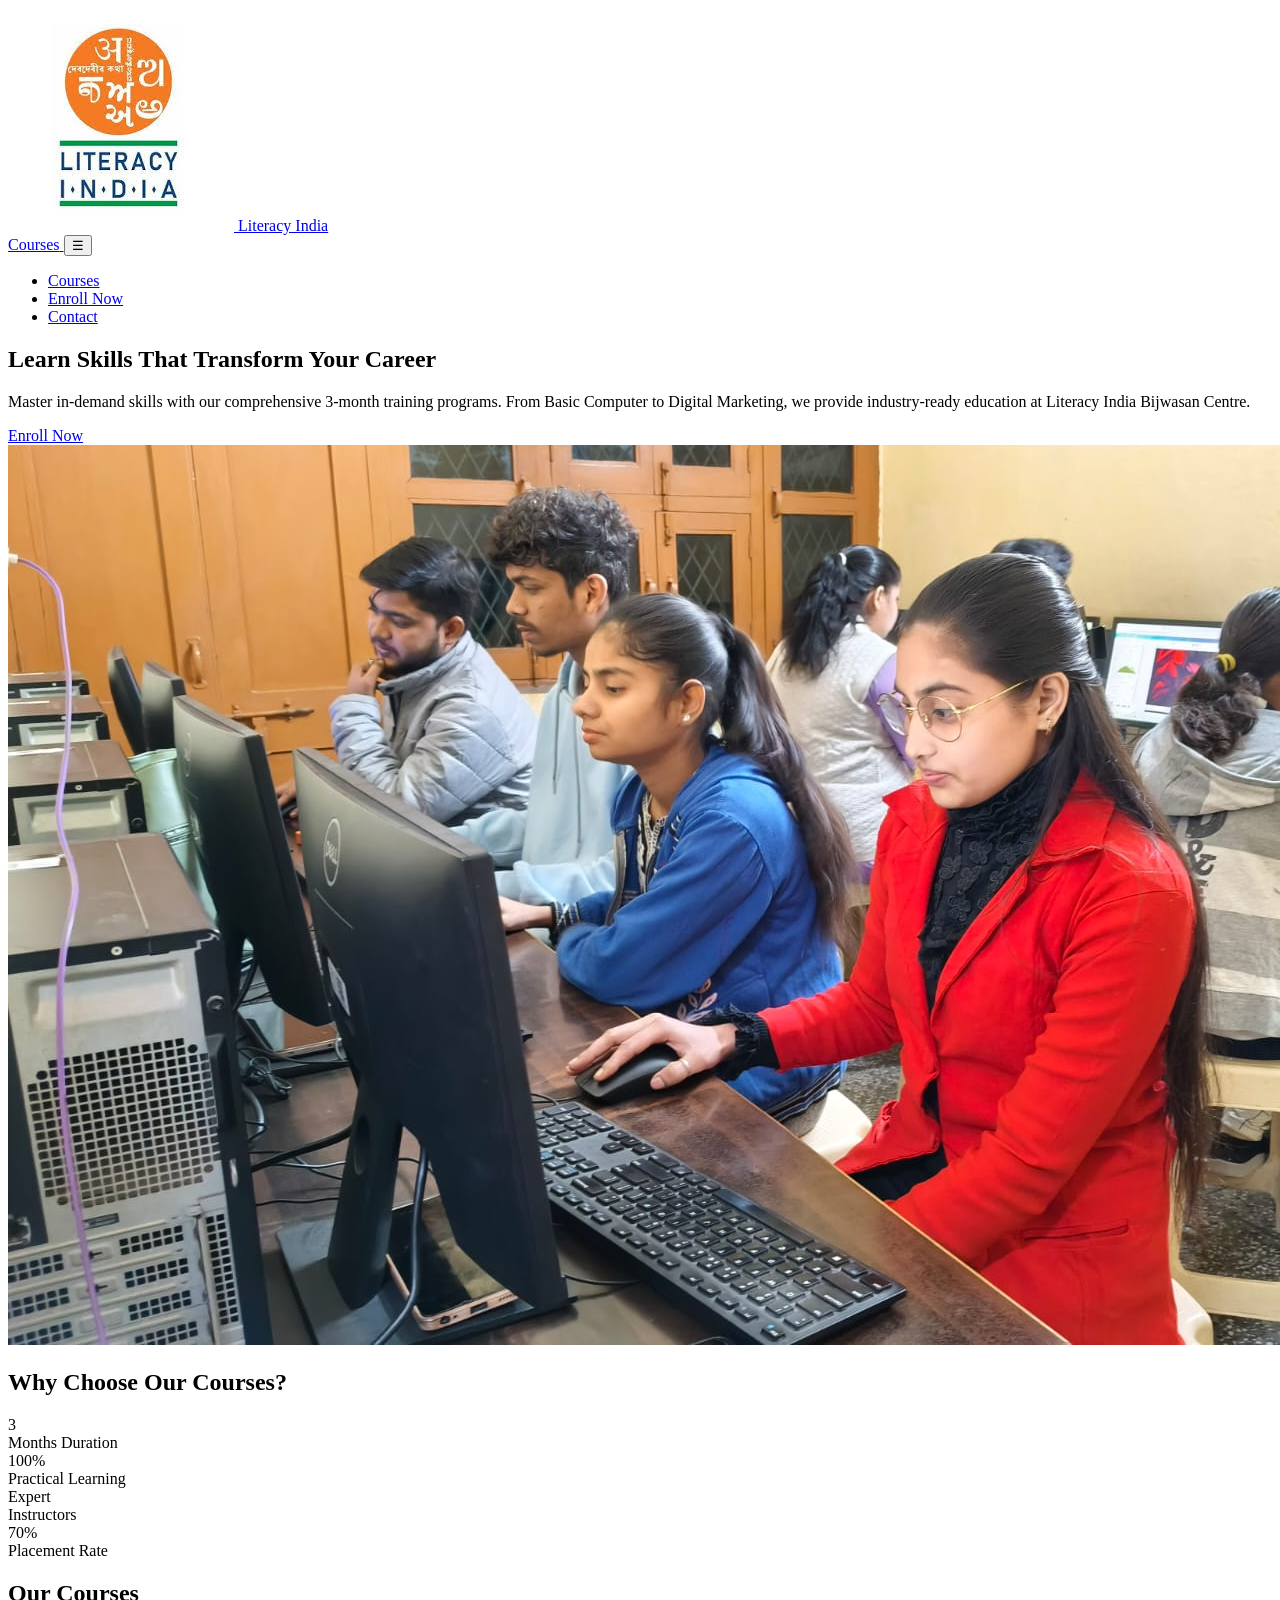
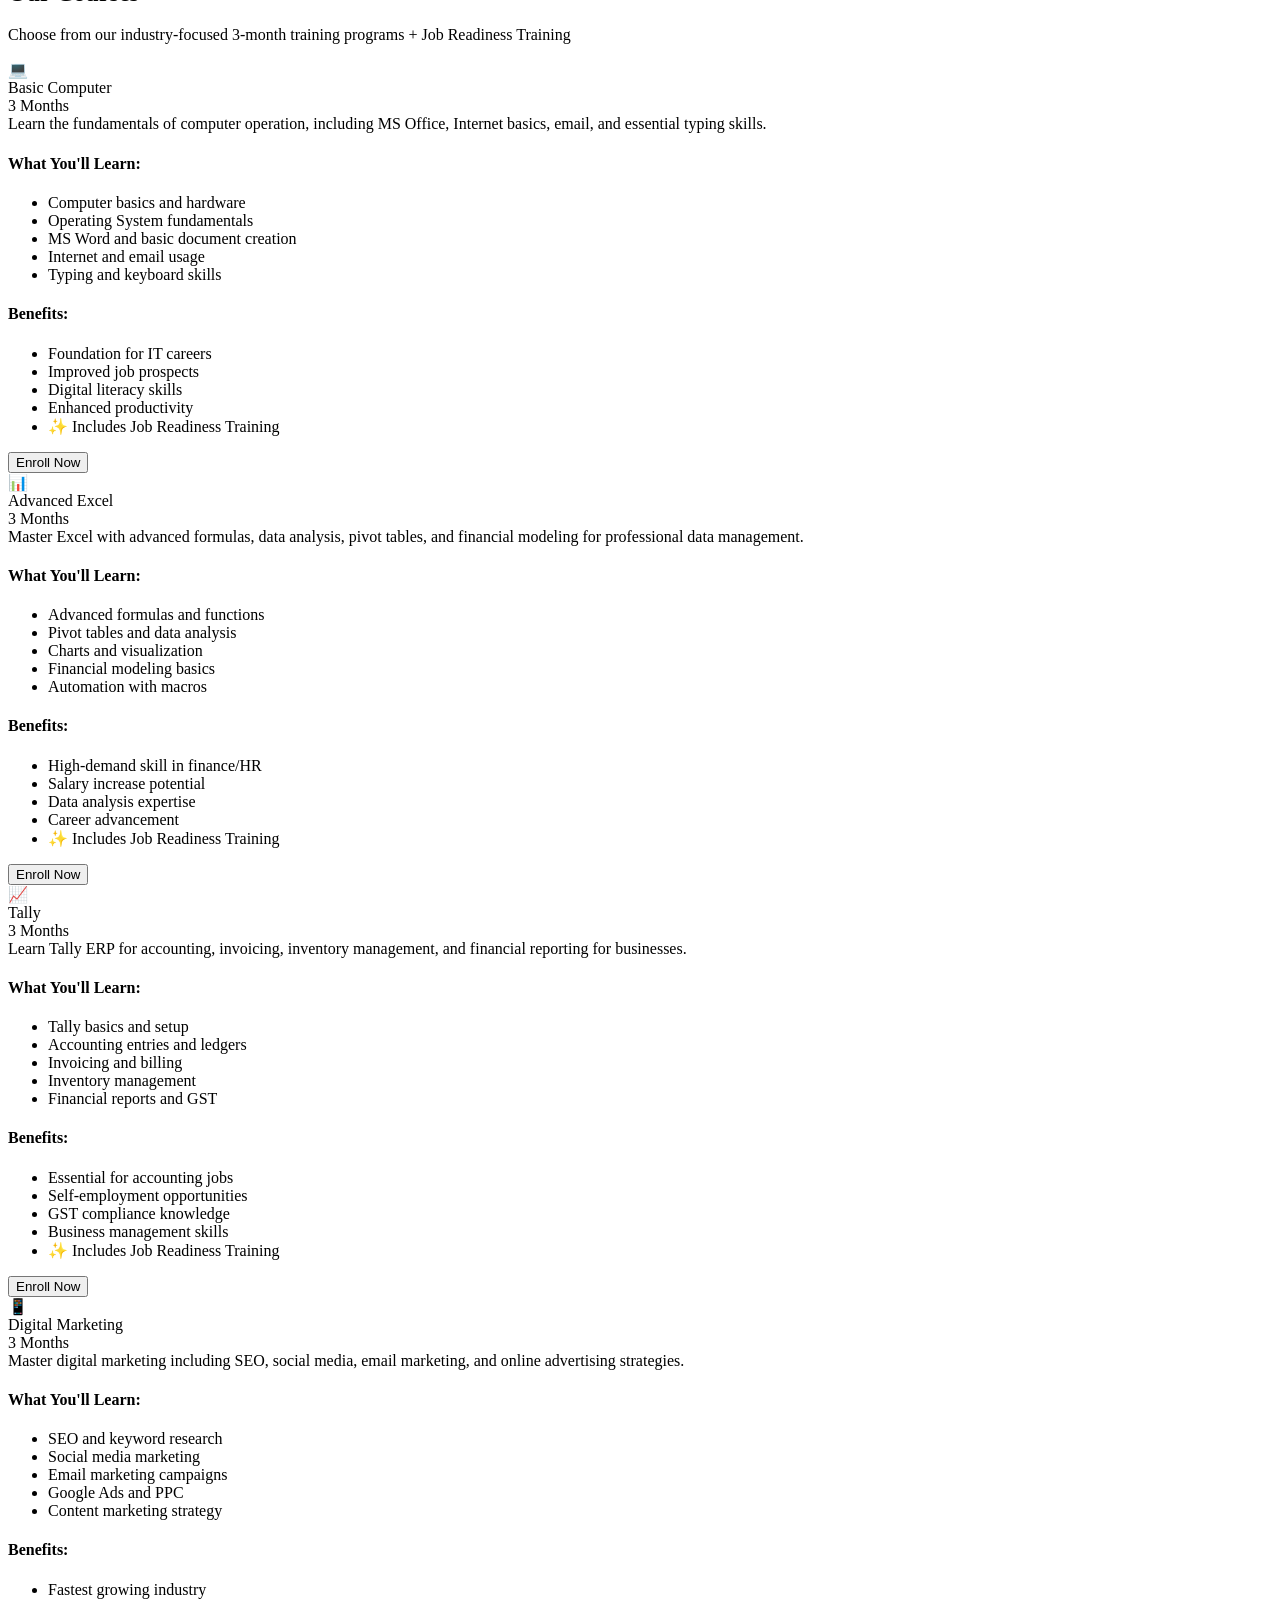
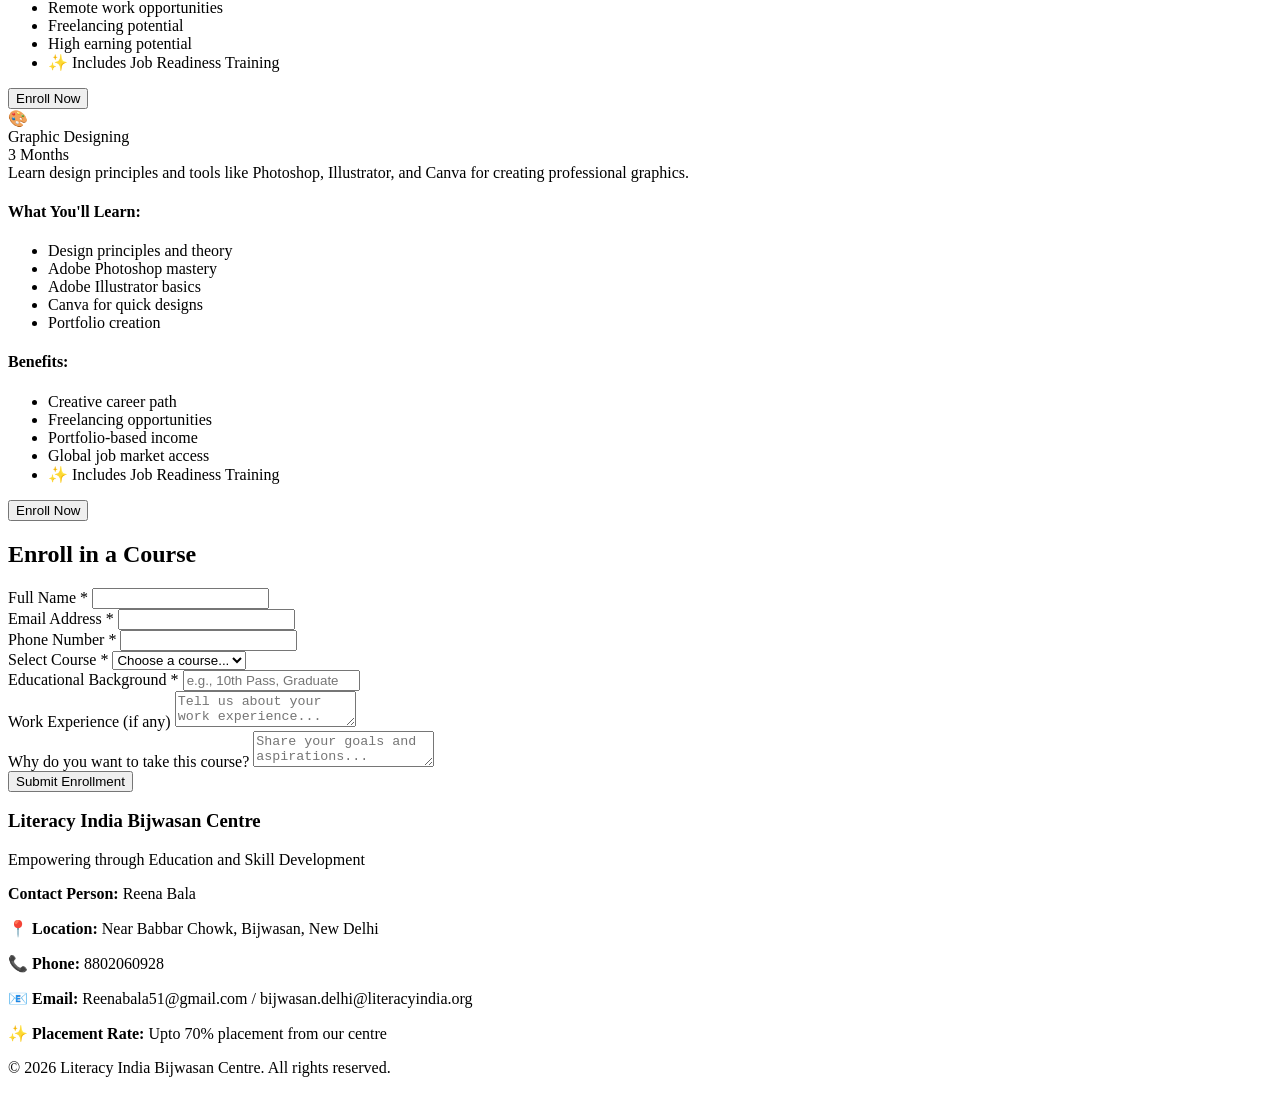
==== website/index.html @ 349a3f40 "Add initial structure for Literacy India Courses website This HTML file contains the structure for t" ====
<!DOCTYPE html>
<html lang="en">
<head>
    <meta charset="UTF-8">
    <meta name="viewport" content="width=device-width, initial-scale=1.0">
    <link rel="stylesheet" href="style.css">
    <title>Literacy India Courses - Learn & Grow</title>
</head>
<body>
    <!-- Navigation -->
    <nav>
        <div class="container">
            <a href="#" class="logo">
                <img src="logo.jpg" alt="Literacy India Logo">
                <span class="logo-text">Literacy India<br>Courses</span>
            </a>
            <button class="menu-toggle" id="menuToggle">☰</button>
            <ul id="navMenu">
                <li><a href="#courses">Courses</a></li>
                <li><a href="#enroll">Enroll Now</a></li>
                <li><a href="#contact">Contact</a></li>
            </ul>
        </div>
    </nav>

    <!-- Hero Section -->
    <section class="hero">
        <div class="hero-content">
            <h1>Learn Skills That Transform Your Career</h1>
            <p>Master in-demand skills with our comprehensive 3-month training programs. From Basic Computer to Digital Marketing, we provide industry-ready education at Literacy India Bijwasan Centre.</p>
            <a href="#enroll" class="cta-button">Enroll Now</a>
        </div>
        <div class="hero-image">
            <img src="instructor.jpeg" alt="Professional Training">
        </div>
    </section>

    <!-- Stats Section -->
    <section class="stats">
        <div class="container">
            <h2>Why Choose Our Courses?</h2>
            <div class="stats-grid">
                <div class="stat-item">
                    <div class="stat-number">3</div>
                    <div class="stat-label">Months Duration</div>
                </div>
                <div class="stat-item">
                    <div class="stat-number">100%</div>
                    <div class="stat-label">Practical Learning</div>
                </div>
                <div class="stat-item">
                    <div class="stat-number">Expert</div>
                    <div class="stat-label">Instructors</div>
                </div>
                    <div class="stat-item">
                    <div class="stat-number">70%</div>
                    <div class="stat-label">Placement Rate</div>
                </div>
            </div>
        </div>
    </section>

    <!-- Courses Section -->
    <section class="courses" id="courses">
        <div class="container">
            <h2>Our Courses</h2>
            <p class="courses-subtitle">Choose from our industry-focused 3-month training programs + Job Readiness Training</p>
            <div class="courses-grid">
                <!-- Course 1: Basic Computer -->
                <div class="course-card">
                    <div class="course-header">
                        <div class="course-icon">💻</div>
                        <div class="course-title">Basic Computer</div>
                        <div class="course-duration">3 Months</div>
                    </div>
                    <div class="course-body">
                        <div class="course-description">
                            Learn the fundamentals of computer operation, including MS Office, Internet basics, email, and essential typing skills.
                        </div>
                        <div class="course-benefits">
                            <h4>What You'll Learn:</h4>
                            <ul>
                                <li>Computer basics and hardware</li>
                                <li>Operating System fundamentals</li>
                                <li>MS Word and basic document creation</li>
                                <li>Internet and email usage</li>
                                <li>Typing and keyboard skills</li>
                            </ul>
                        </div>
                        <div class="course-benefits">
                            <h4>Benefits:</h4>
                            <ul>
                                <li>Foundation for IT careers</li>
                                <li>Improved job prospects</li>
                                <li>Digital literacy skills</li>
                                <li>Enhanced productivity</li>
                                <li>✨ Includes Job Readiness Training</li>
                            </ul>
                        </div>
                    </div>
                    <div class="course-footer">
                        <button class="enroll-btn" onclick="scrollToForm('Basic Computer')">Enroll Now</button>
                    </div>
                </div>

                <!-- Course 2: Advanced Excel -->
                <div class="course-card">
                    <div class="course-header">
                        <div class="course-icon">📊</div>
                        <div class="course-title">Advanced Excel</div>
                        <div class="course-duration">3 Months</div>
                    </div>
                    <div class="course-body">
                        <div class="course-description">
                            Master Excel with advanced formulas, data analysis, pivot tables, and financial modeling for professional data management.
                        </div>
                        <div class="course-benefits">
                            <h4>What You'll Learn:</h4>
                            <ul>
                                <li>Advanced formulas and functions</li>
                                <li>Pivot tables and data analysis</li>
                                <li>Charts and visualization</li>
                                <li>Financial modeling basics</li>
                                <li>Automation with macros</li>
                            </ul>
                        </div>
                        <div class="course-benefits">
                            <h4>Benefits:</h4>
                            <ul>
                                <li>High-demand skill in finance/HR</li>
                                <li>Salary increase potential</li>
                                <li>Data analysis expertise</li>
                                <li>Career advancement</li>
                                <li>✨ Includes Job Readiness Training</li>
                            </ul>
                        </div>
                    </div>
                    <div class="course-footer">
                        <button class="enroll-btn" onclick="scrollToForm('Advanced Excel')">Enroll Now</button>
                    </div>
                </div>

                <!-- Course 3: Tally -->
                <div class="course-card">
                    <div class="course-header">
                        <div class="course-icon">📈</div>
                        <div class="course-title">Tally</div>
                        <div class="course-duration">3 Months</div>
                    </div>
                    <div class="course-body">
                        <div class="course-description">
                            Learn Tally ERP for accounting, invoicing, inventory management, and financial reporting for businesses.
                        </div>
                        <div class="course-benefits">
                            <h4>What You'll Learn:</h4>
                            <ul>
                                <li>Tally basics and setup</li>
                                <li>Accounting entries and ledgers</li>
                                <li>Invoicing and billing</li>
                                <li>Inventory management</li>
                                <li>Financial reports and GST</li>
                            </ul>
                        </div>
                        <div class="course-benefits">
                            <h4>Benefits:</h4>
                            <ul>
                                <li>Essential for accounting jobs</li>
                                <li>Self-employment opportunities</li>
                                <li>GST compliance knowledge</li>
                                <li>Business management skills</li>
                                <li>✨ Includes Job Readiness Training</li>
                            </ul>
                        </div>
                    </div>
                    <div class="course-footer">
                        <button class="enroll-btn" onclick="scrollToForm('Tally')">Enroll Now</button>
                    </div>
                </div>

                <!-- Course 4: Digital Marketing -->
                <div class="course-card">
                    <div class="course-header">
                        <div class="course-icon">📱</div>
                        <div class="course-title">Digital Marketing</div>
                        <div class="course-duration">3 Months</div>
                    </div>
                    <div class="course-body">
                        <div class="course-description">
                            Master digital marketing including SEO, social media, email marketing, and online advertising strategies.
                        </div>
                        <div class="course-benefits">
                            <h4>What You'll Learn:</h4>
                            <ul>
                                <li>SEO and keyword research</li>
                                <li>Social media marketing</li>
                                <li>Email marketing campaigns</li>
                                <li>Google Ads and PPC</li>
                                <li>Content marketing strategy</li>
                            </ul>
                        </div>
                        <div class="course-benefits">
                            <h4>Benefits:</h4>
                            <ul>
                                <li>Fastest growing industry</li>
                                <li>Remote work opportunities</li>
                                <li>Freelancing potential</li>
                                <li>High earning potential</li>
                                <li>✨ Includes Job Readiness Training</li>
                            </ul>
                        </div>
                    </div>
                    <div class="course-footer">
                        <button class="enroll-btn" onclick="scrollToForm('Digital Marketing')">Enroll Now</button>
                    </div>
                </div>

                <!-- Course 5: Graphic Designing -->
                <div class="course-card">
                    <div class="course-header">
                        <div class="course-icon">🎨</div>
                        <div class="course-title">Graphic Designing</div>
                        <div class="course-duration">3 Months</div>
                    </div>
                    <div class="course-body">
                        <div class="course-description">
                            Learn design principles and tools like Photoshop, Illustrator, and Canva for creating professional graphics.
                        </div>
                        <div class="course-benefits">
                            <h4>What You'll Learn:</h4>
                            <ul>
                                <li>Design principles and theory</li>
                                <li>Adobe Photoshop mastery</li>
                                <li>Adobe Illustrator basics</li>
                                <li>Canva for quick designs</li>
                                <li>Portfolio creation</li>
                            </ul>
                        </div>
                        <div class="course-benefits">
                            <h4>Benefits:</h4>
                            <ul>
                                <li>Creative career path</li>
                                <li>Freelancing opportunities</li>
                                <li>Portfolio-based income</li>
                                <li>Global job market access</li>
                                <li>✨ Includes Job Readiness Training</li>
                            </ul>
                        </div>
                    </div>
                    <div class="course-footer">
                        <button class="enroll-btn" onclick="scrollToForm('Graphic Designing')">Enroll Now</button>
                    </div>
                </div>


            </div>
        </div>
    </section>

    <!-- Enrollment Form Section -->
    <section class="enrollment" id="enroll">
        <div class="container">
            <h2>Enroll in a Course</h2>
            <div class="form-container">
                <form onsubmit="handleSubmit(event)">
                    <div class="form-group">
                        <label for="name">Full Name *</label>
                        <input type="text" id="name" name="name" required>
                    </div>

                    <div class="form-group">
                        <label for="email">Email Address *</label>
                        <input type="email" id="email" name="email" required>
                    </div>

                    <div class="form-group">
                        <label for="phone">Phone Number *</label>
                        <input type="tel" id="phone" name="phone" required>
                    </div>

                    <div class="form-group">
                        <label for="course">Select Course *</label>
                        <select id="course" name="course" required>
                            <option value="">Choose a course...</option>
                            <option value="Basic Computer">Basic Computer</option>
                            <option value="Advanced Excel">Advanced Excel</option>
                            <option value="Tally">Tally</option>
                            <option value="Digital Marketing">Digital Marketing</option>
                            <option value="Graphic Designing">Graphic Designing</option>
                        </select>
                    </div>

                    <div class="form-group">
                        <label for="education">Educational Background *</label>
                        <input type="text" id="education" name="education" placeholder="e.g., 10th Pass, Graduate" required>
                    </div>

                    <div class="form-group">
                        <label for="experience">Work Experience (if any)</label>
                        <textarea id="experience" name="experience" placeholder="Tell us about your work experience..."></textarea>
                    </div>

                    <div class="form-group">
                        <label for="message">Why do you want to take this course?</label>
                        <textarea id="message" name="message" placeholder="Share your goals and aspirations..."></textarea>
                    </div>

                    <button type="submit" class="form-submit">Submit Enrollment</button>
                </form>
            </div>
        </div>
    </section>

    <!-- Footer -->
    <footer id="contact">
        <div class="container">
            <h3>Literacy India Bijwasan Centre</h3>
            <p>Empowering through Education and Skill Development</p>
            <div class="contact-info">
                <p><strong>Contact Person:</strong> Reena Bala</p>
                <p><strong>📍 Location:</strong> Near Babbar Chowk, Bijwasan, New Delhi</p>
                <p><strong>📞 Phone:</strong> 8802060928</p>
                <p><strong>📧 Email:</strong> Reenabala51@gmail.com / bijwasan.delhi@literacyindia.org</p>
                <p><strong>✨ Placement Rate:</strong> Upto 70% placement from our centre</p>
                <p>&copy; 2026 Literacy India Bijwasan Centre. All rights reserved.</p>
            </div>
        </div>
    </footer>
<script src="script.js"></script>
</body>
</html>
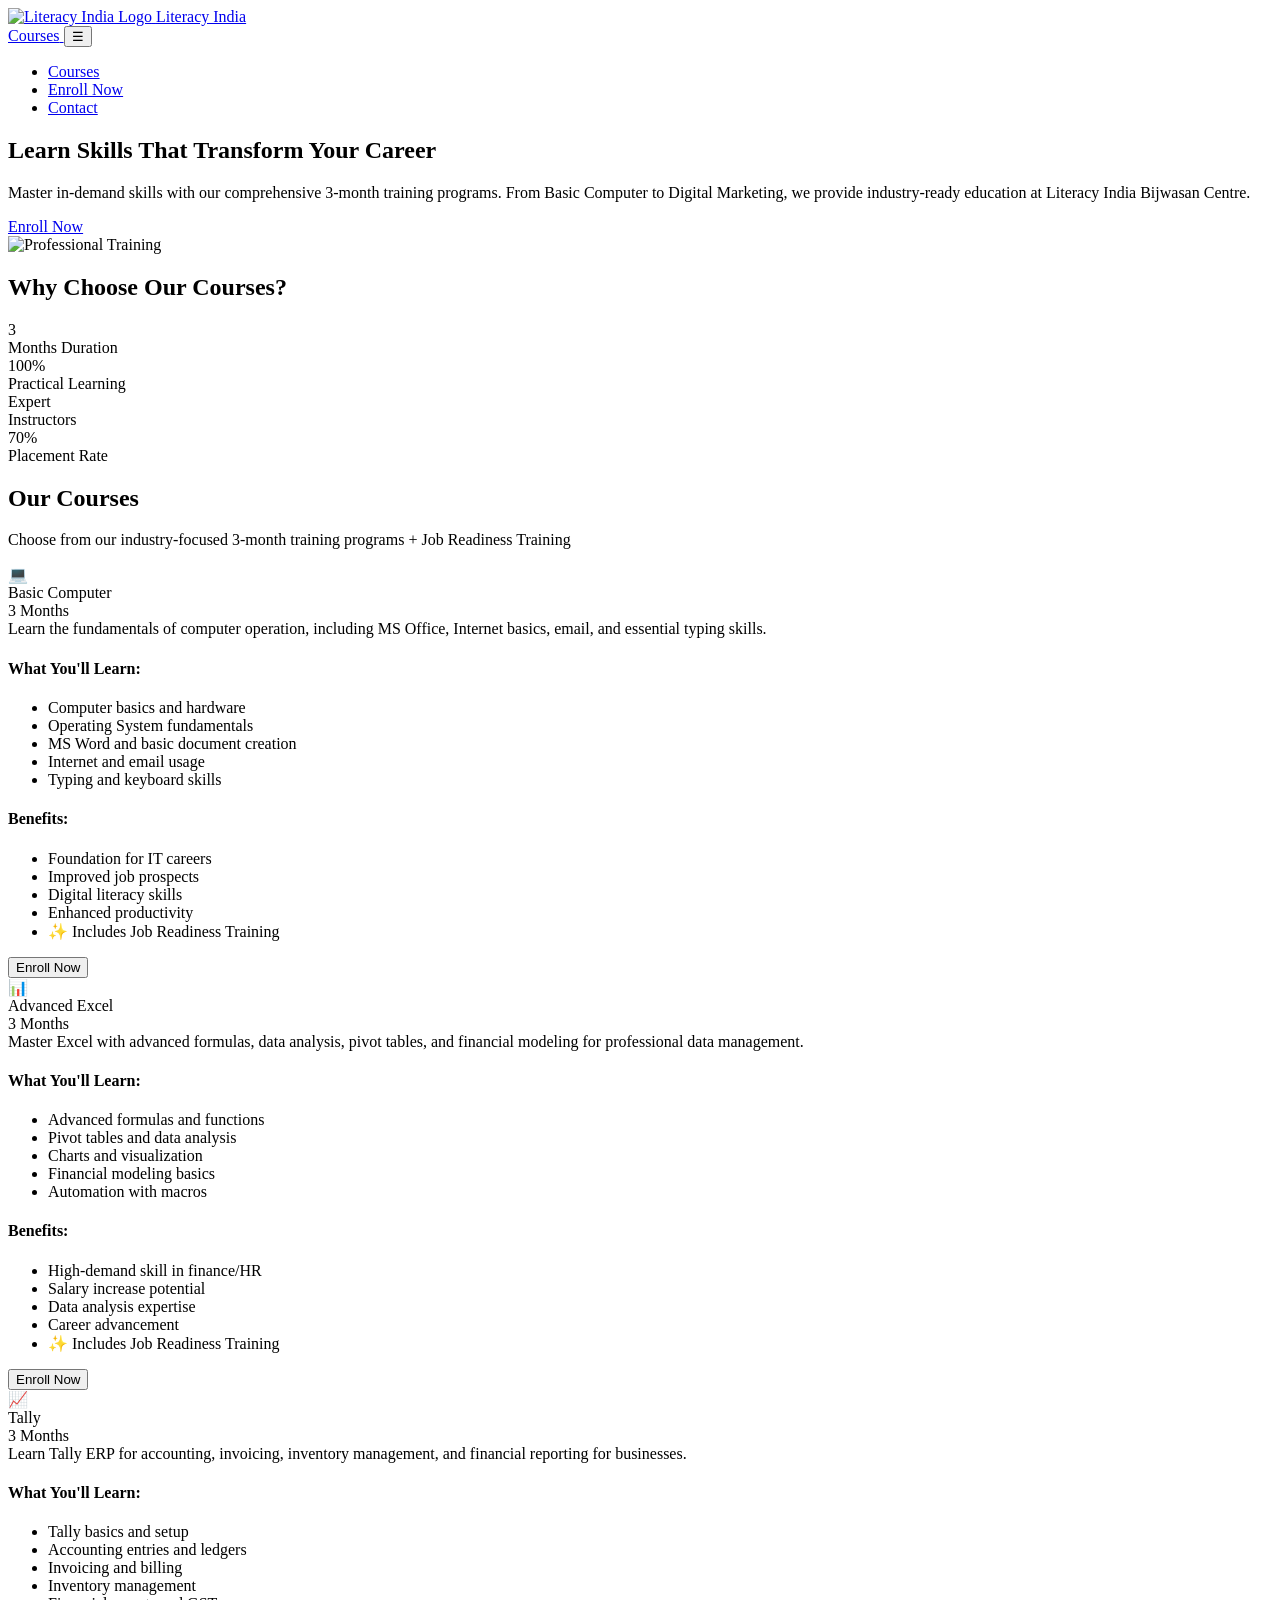
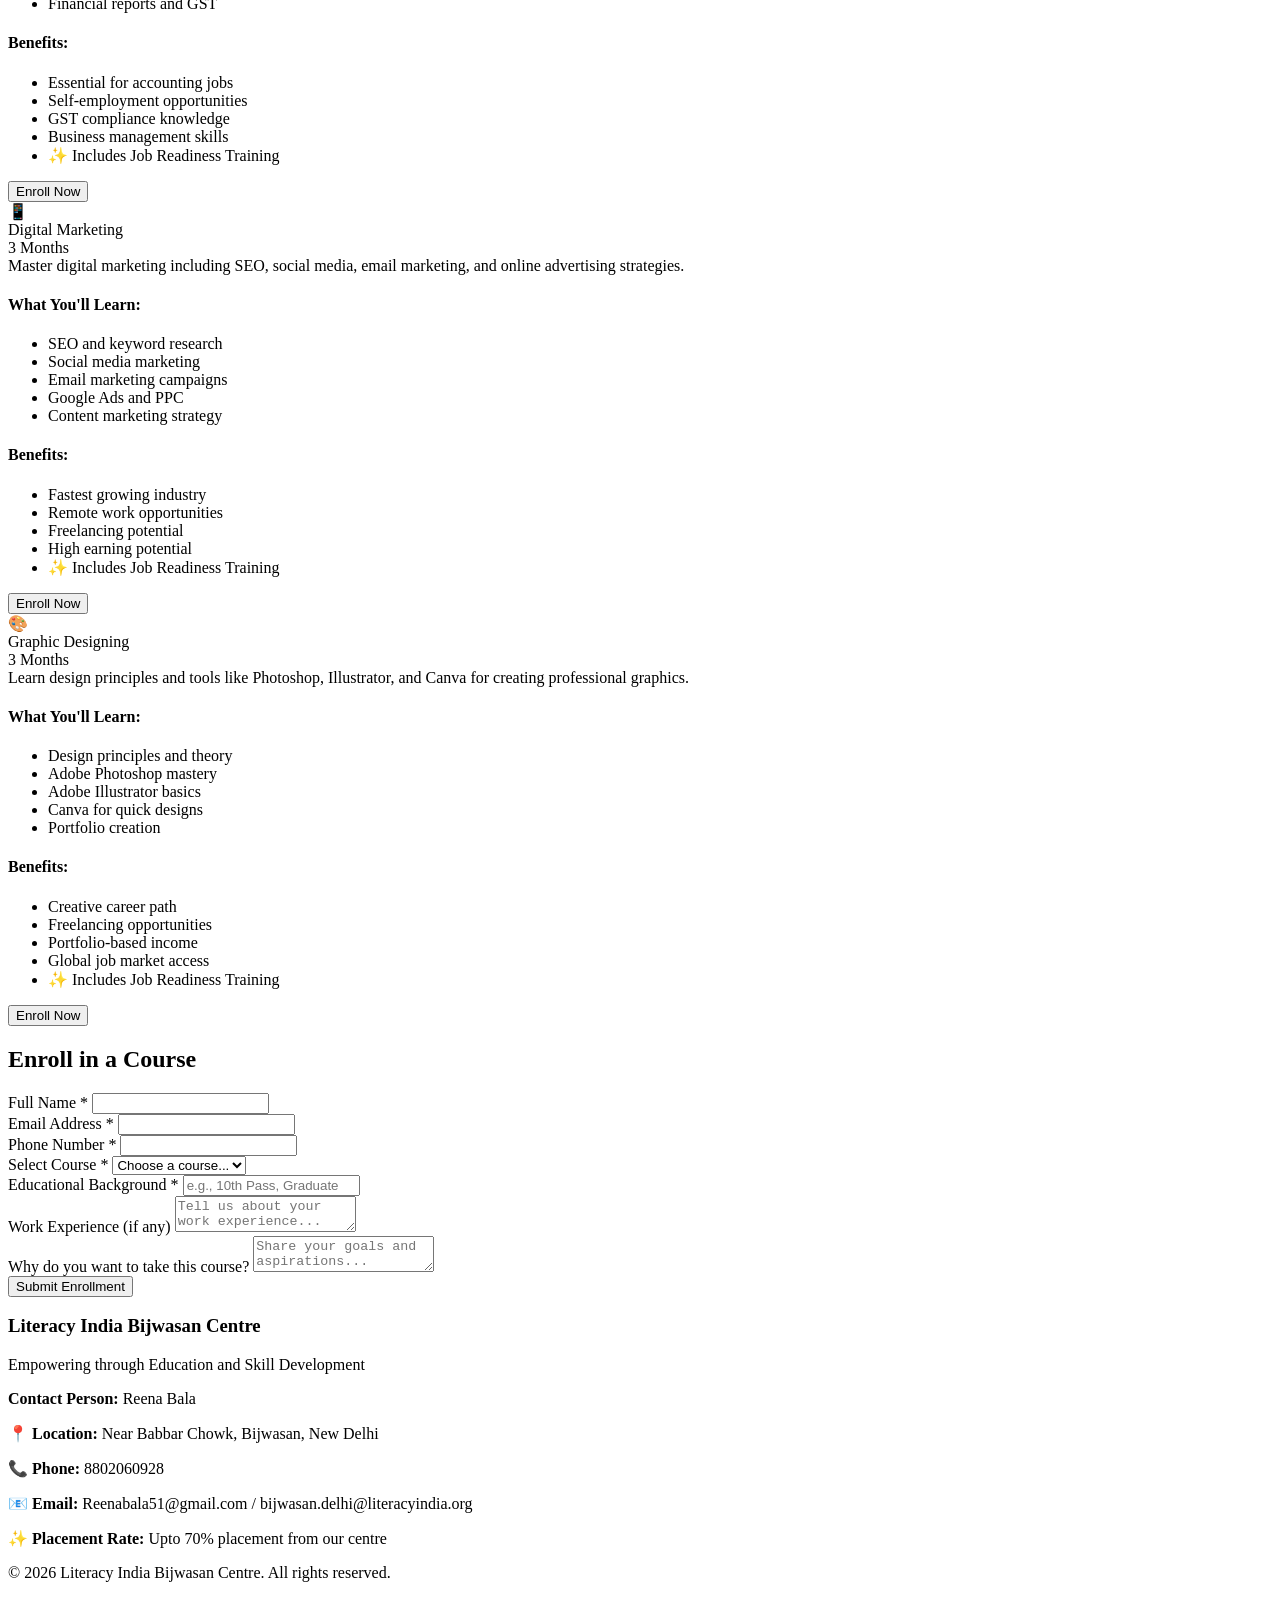
==== commit ecbd9e22: "Add initial structure for Literacy India Courses website This HTML file contains the structure for t" ====
--- a/website/index.html
+++ b/website/index.html
@@ -11,7 +11,7 @@
     <nav>
         <div class="container">
             <a href="#" class="logo">
-                <img src="logo.jpg" alt="Literacy India Logo">
+                <img src="Accets/logo.jpg" alt="Literacy India Logo">
                 <span class="logo-text">Literacy India<br>Courses</span>
             </a>
             <button class="menu-toggle" id="menuToggle">☰</button>
@@ -31,7 +31,7 @@
             <a href="#enroll" class="cta-button">Enroll Now</a>
         </div>
         <div class="hero-image">
-            <img src="instructor.jpeg" alt="Professional Training">
+            <img src="Accets/instructor.jpeg" alt="Professional Training">
         </div>
     </section>
 
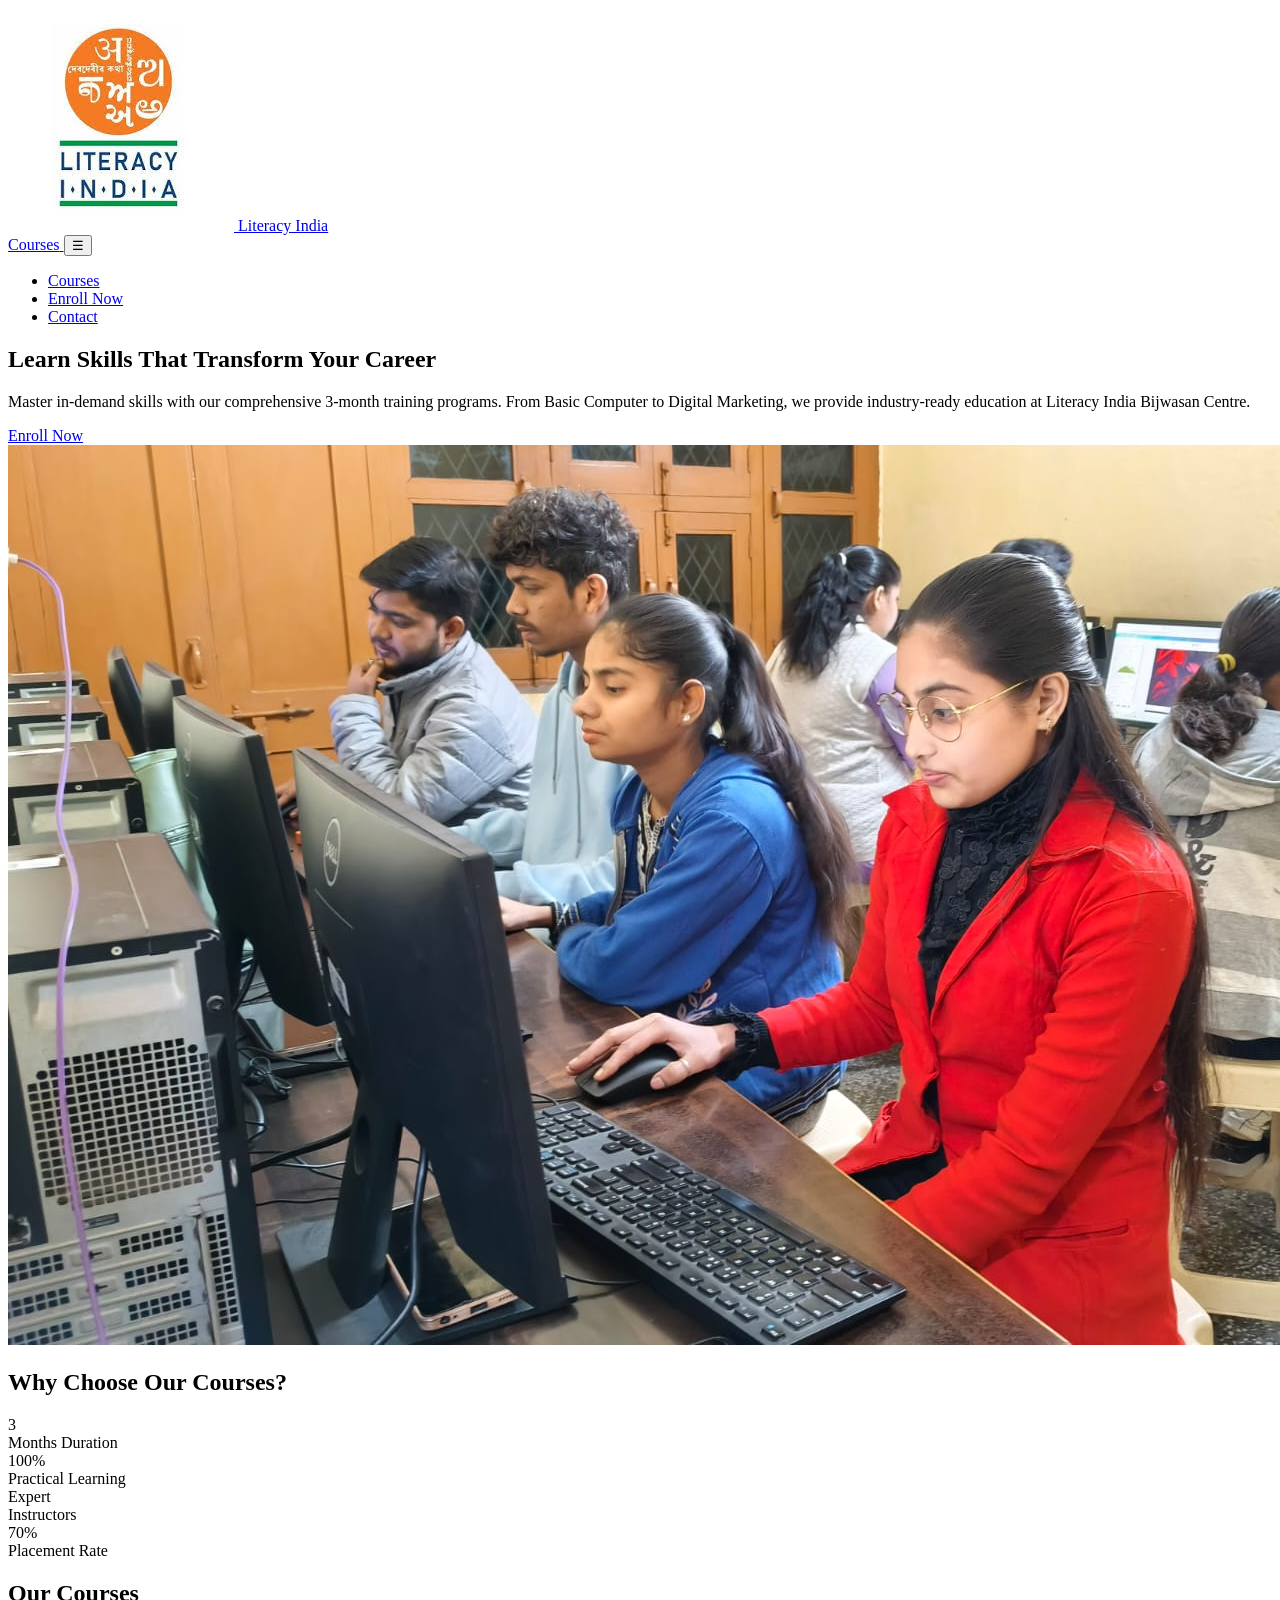
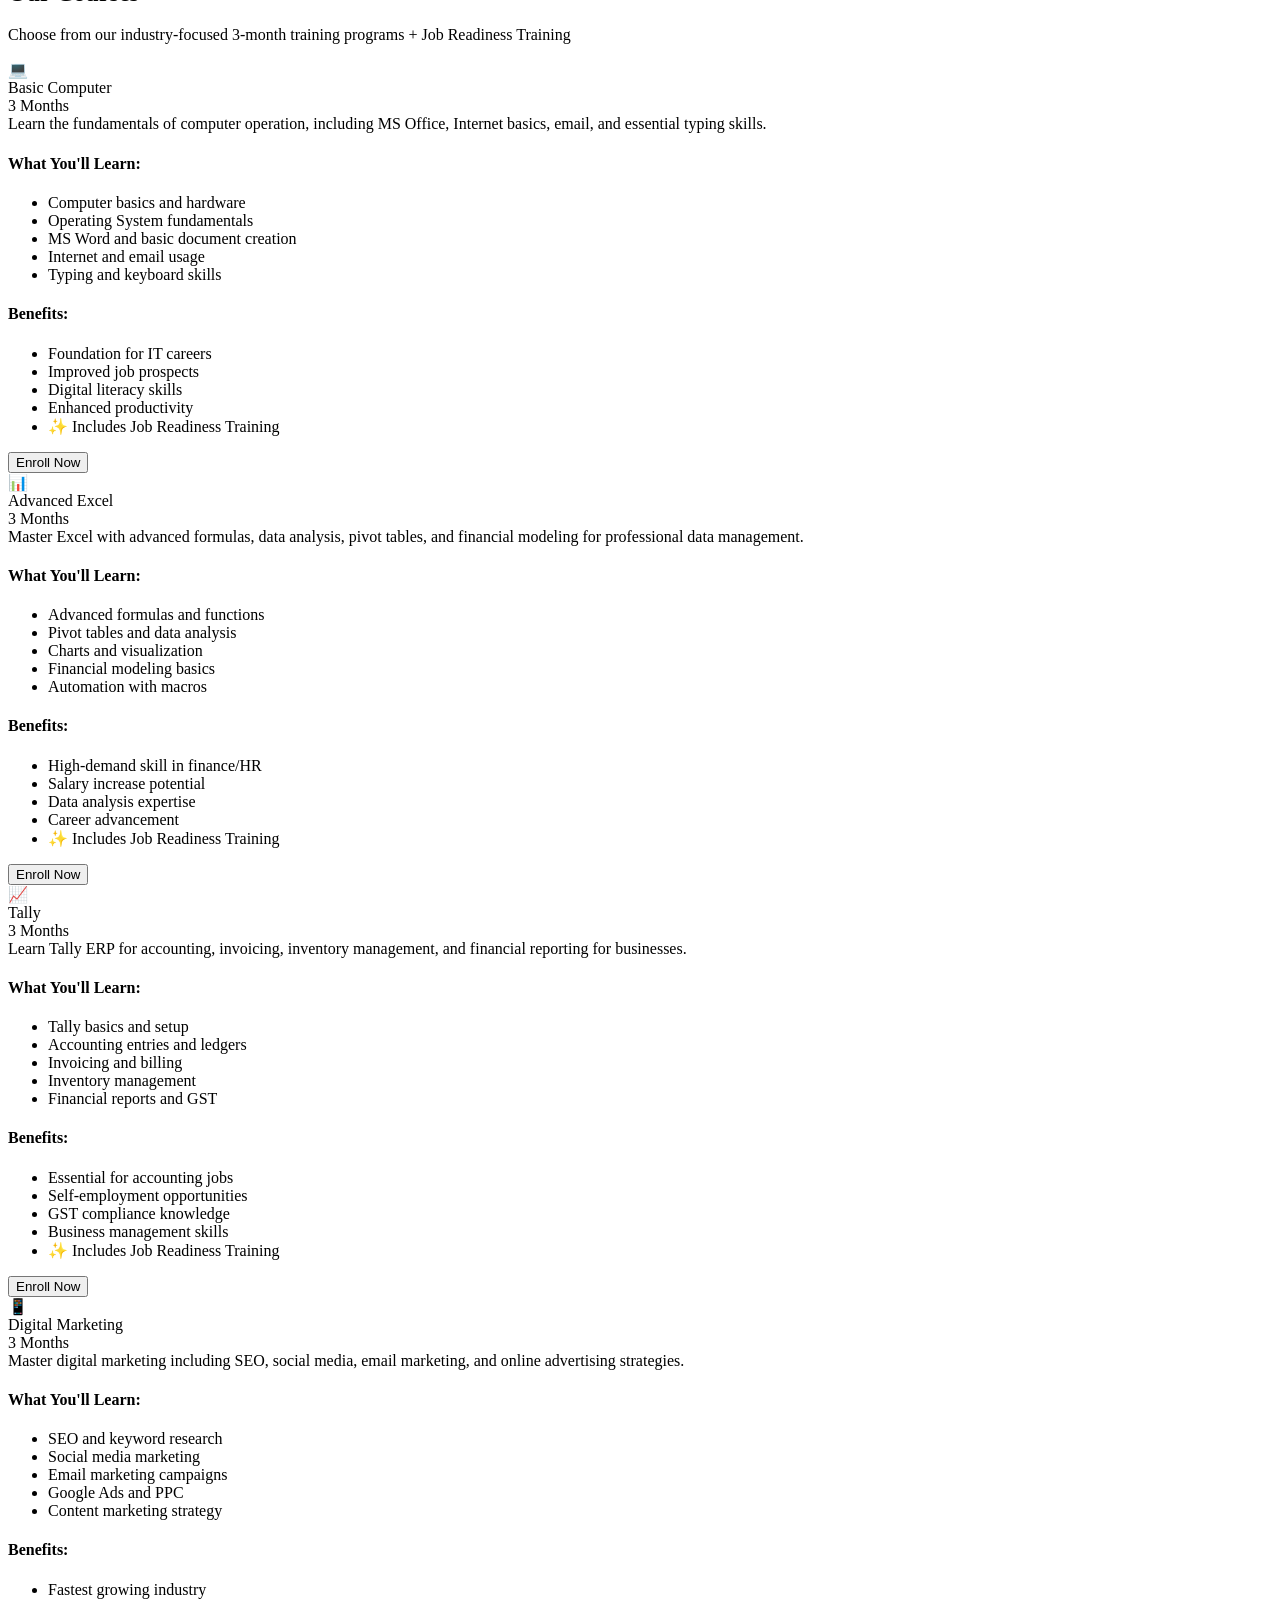
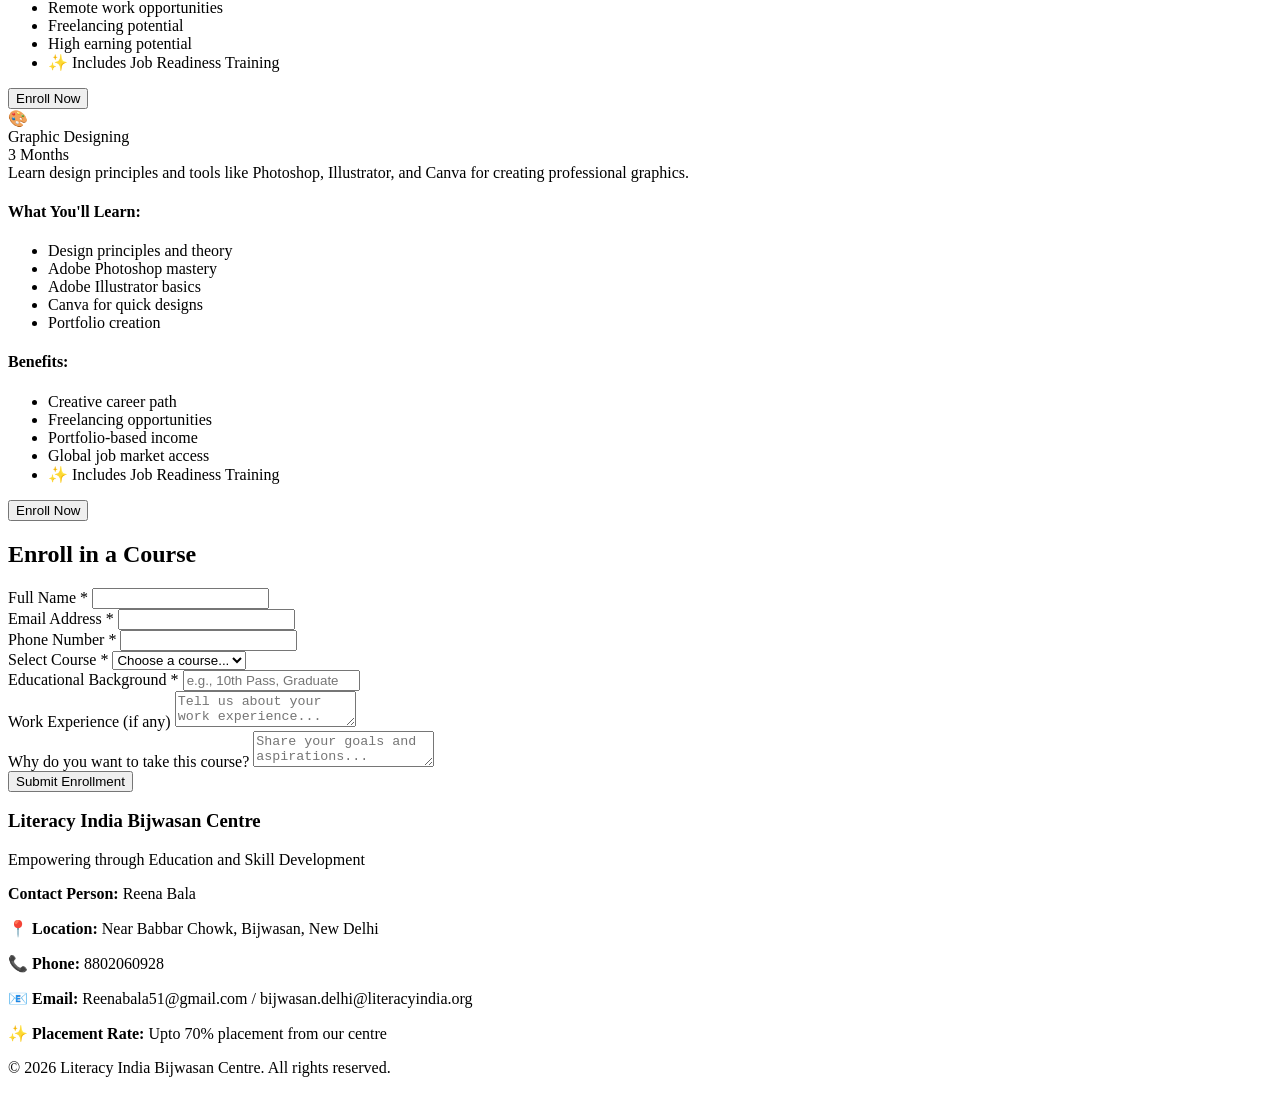
==== commit 3ae686ca: "Update index.html" ====
--- a/website/index.html
+++ b/website/index.html
@@ -11,7 +11,7 @@
     <nav>
         <div class="container">
             <a href="#" class="logo">
-                <img src="Accets/logo.jpg" alt="Literacy India Logo">
+                <img src="/Assets/logo.jpg" alt="Literacy India Logo">
                 <span class="logo-text">Literacy India<br>Courses</span>
             </a>
             <button class="menu-toggle" id="menuToggle">☰</button>
@@ -31,7 +31,7 @@
             <a href="#enroll" class="cta-button">Enroll Now</a>
         </div>
         <div class="hero-image">
-            <img src="Accets/instructor.jpeg" alt="Professional Training">
+            <img src="/Assets/instructor.jpeg" alt="Professional Training">
         </div>
     </section>
 
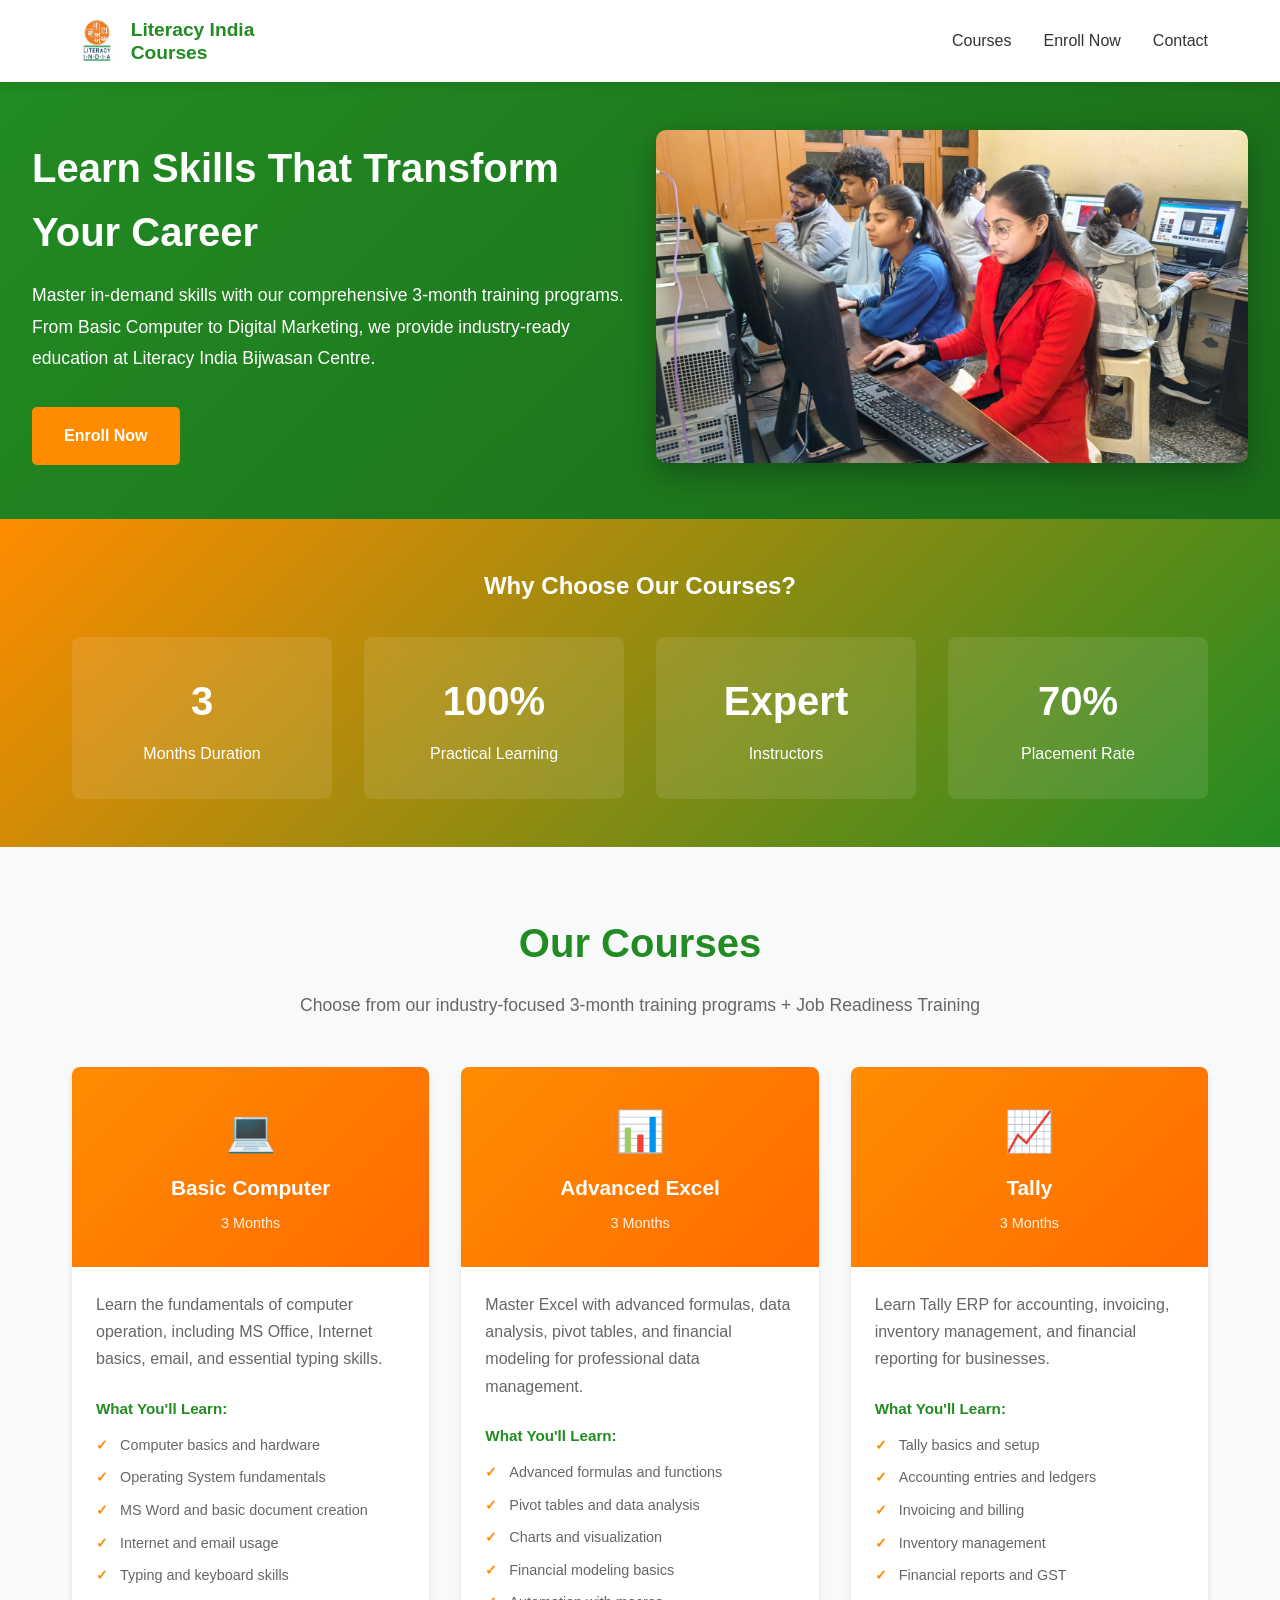
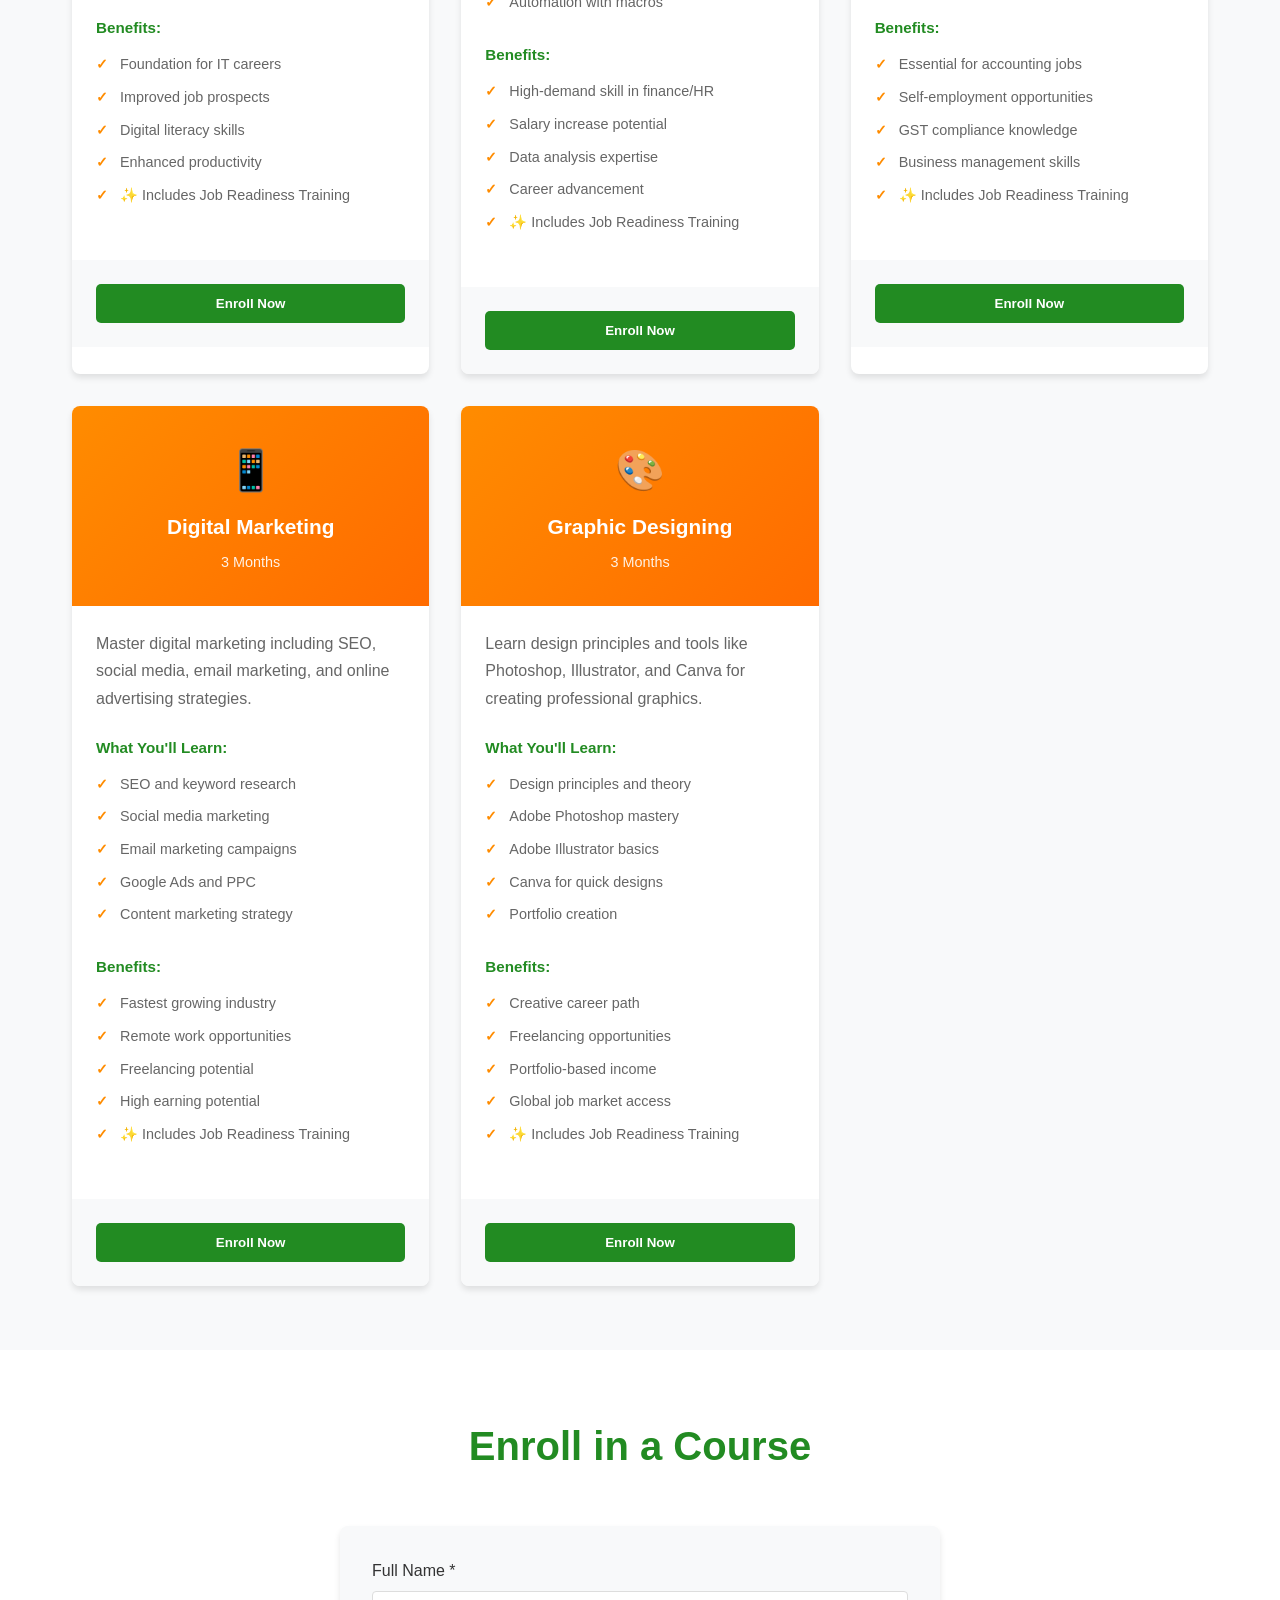
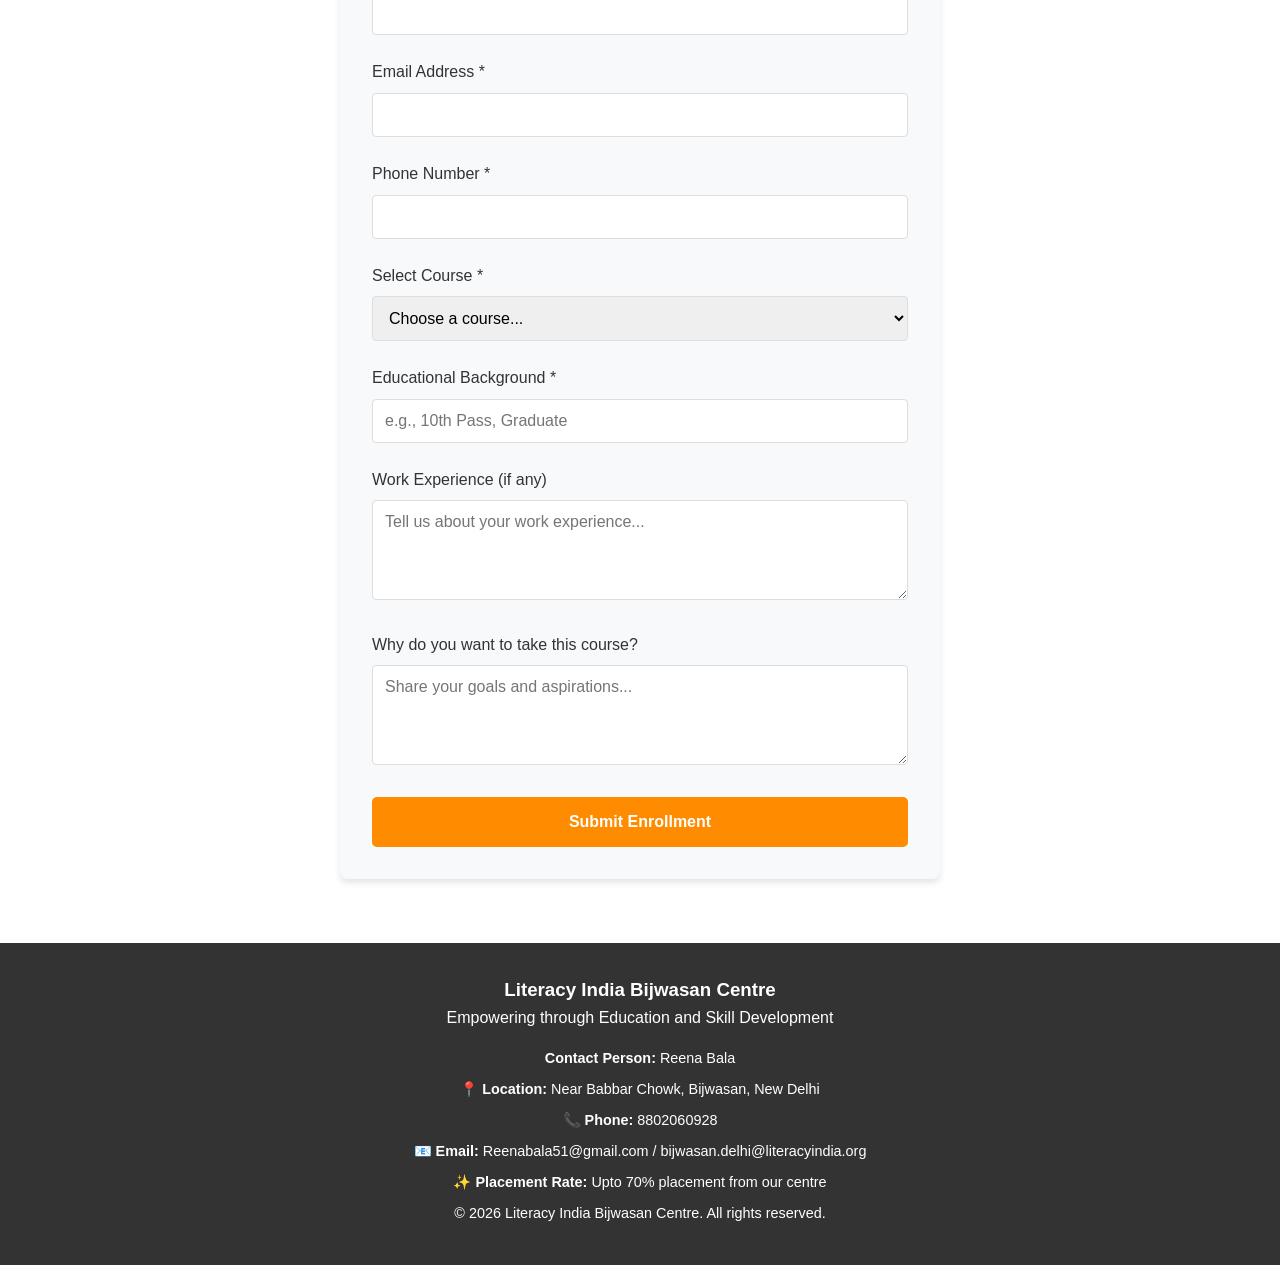
==== commit 243d2abb: "Update index.html" ====
--- a/website/index.html
+++ b/website/index.html
@@ -11,7 +11,7 @@
     <nav>
         <div class="container">
             <a href="#" class="logo">
-                <img src="/Assets/logo.jpg" alt="Literacy India Logo">
+                <img src="Assets/logo.jpg" alt="Literacy India Logo">
                 <span class="logo-text">Literacy India<br>Courses</span>
             </a>
             <button class="menu-toggle" id="menuToggle">☰</button>
@@ -31,7 +31,7 @@
             <a href="#enroll" class="cta-button">Enroll Now</a>
         </div>
         <div class="hero-image">
-            <img src="/Assets/instructor.jpeg" alt="Professional Training">
+            <img src="Assets/instructor.jpeg" alt="Professional Training">
         </div>
     </section>
 
@@ -328,3 +328,4 @@
 <script src="script.js"></script>
 </body>
 </html>
+
--- a/website/style.css
+++ b/website/style.css
@@ -0,0 +1,490 @@
+* {
+            margin: 0;
+            padding: 0;
+            box-sizing: border-box;
+        }
+
+        body {
+            font-family: 'Segoe UI', Tahoma, Geneva, Verdana, sans-serif;
+            line-height: 1.6;
+            color: #333;
+        }
+
+        /* Navigation */
+        nav {
+            background: white;
+            padding: 1rem 2rem;
+            box-shadow: 0 2px 10px rgba(0,0,0,0.1);
+            position: sticky;
+            top: 0;
+            z-index: 100;
+        }
+
+        nav .container {
+            max-width: 1200px;
+            margin: 0 auto;
+            display: flex;
+            justify-content: space-between;
+            align-items: center;
+            gap: 1rem;
+        }
+
+        .logo {
+            display: flex;
+            align-items: center;
+            gap: 0.5rem;
+            text-decoration: none;
+            font-size: 1.2rem;
+            font-weight: bold;
+            color: #228B22;
+        }
+
+        .logo img {
+            height: 50px;
+            width: auto;
+        }
+
+        .logo-text {
+            display: flex;
+            flex-direction: column;
+            line-height: 1.2;
+        }
+
+        nav ul {
+            list-style: none;
+            display: flex;
+            gap: 2rem;
+        }
+
+        .menu-toggle {
+            display: none;
+            background: none;
+            border: none;
+            font-size: 1.5rem;
+            cursor: pointer;
+            color: #333;
+        }
+
+        nav a {
+            color: #333;
+            text-decoration: none;
+            font-weight: 500;
+            transition: color 0.3s;
+        }
+
+        nav a:hover {
+            color: #FF8C00;
+        }
+
+        .container {
+            max-width: 1200px;
+            margin: 0 auto;
+            padding: 0 2rem;
+        }
+
+        /* Hero Section */
+        .hero {
+            background: linear-gradient(135deg, #228B22 0%, #1a6b1a 100%);
+            color: white;
+            padding: 3rem 2rem;
+            display: grid;
+            grid-template-columns: 1fr 1fr;
+            gap: 2rem;
+            align-items: center;
+        }
+
+        .hero-content h1 {
+            font-size: 2.5rem;
+            margin-bottom: 1rem;
+        }
+
+        .hero-content p {
+            font-size: 1.1rem;
+            margin-bottom: 2rem;
+            line-height: 1.8;
+        }
+
+        .hero-image {
+            text-align: center;
+        }
+
+        .hero-image img {
+            max-width: 100%;
+            height: auto;
+            border-radius: 10px;
+            box-shadow: 0 10px 30px rgba(0,0,0,0.3);
+        }
+
+        .cta-button {
+            background: #FF8C00;
+            color: white;
+            padding: 1rem 2rem;
+            border: none;
+            border-radius: 5px;
+            font-size: 1rem;
+            cursor: pointer;
+            font-weight: bold;
+            transition: transform 0.3s, box-shadow 0.3s;
+            display: inline-block;
+            text-decoration: none;
+        }
+
+        .cta-button:hover {
+            transform: translateY(-2px);
+            box-shadow: 0 5px 15px rgba(255, 140, 0, 0.4);
+        }
+
+        /* Courses Section */
+        .courses {
+            padding: 4rem 2rem;
+            background: #f8f9fa;
+        }
+
+        .courses h2 {
+            font-size: 2.5rem;
+            margin-bottom: 1rem;
+            color: #228B22;
+            text-align: center;
+        }
+
+        .courses-subtitle {
+            text-align: center;
+            color: #666;
+            margin-bottom: 3rem;
+            font-size: 1.1rem;
+        }
+
+        .courses-grid {
+            display: grid;
+            grid-template-columns: repeat(auto-fit, minmax(300px, 1fr));
+            gap: 2rem;
+        }
+
+        .course-card {
+            background: white;
+            border-radius: 8px;
+            overflow: hidden;
+            box-shadow: 0 4px 6px rgba(0,0,0,0.1);
+            transition: transform 0.3s, box-shadow 0.3s;
+        }
+
+        .course-card:hover {
+            transform: translateY(-5px);
+            box-shadow: 0 8px 15px rgba(0,0,0,0.2);
+        }
+
+        .course-header {
+            background: linear-gradient(135deg, #FF8C00 0%, #FF6B00 100%);
+            color: white;
+            padding: 2rem;
+            text-align: center;
+        }
+
+        .course-icon {
+            font-size: 2.5rem;
+            margin-bottom: 0.5rem;
+        }
+
+        .course-title {
+            font-size: 1.3rem;
+            font-weight: bold;
+            margin-bottom: 0.5rem;
+        }
+
+        .course-duration {
+            font-size: 0.9rem;
+            opacity: 0.9;
+        }
+
+        .course-body {
+            padding: 1.5rem;
+        }
+
+        .course-description {
+            margin-bottom: 1.5rem;
+            color: #666;
+            line-height: 1.7;
+        }
+
+        .course-benefits {
+            margin-bottom: 1.5rem;
+        }
+
+        .course-benefits h4 {
+            color: #228B22;
+            margin-bottom: 0.5rem;
+            font-size: 0.95rem;
+        }
+
+        .course-benefits ul {
+            list-style: none;
+            padding-left: 0;
+        }
+
+        .course-benefits li {
+            padding: 0.3rem 0;
+            padding-left: 1.5rem;
+            position: relative;
+            color: #666;
+            font-size: 0.9rem;
+        }
+
+        .course-benefits li:before {
+            content: "✓";
+            position: absolute;
+            left: 0;
+            color: #FF8C00;
+            font-weight: bold;
+        }
+
+        .course-footer {
+            padding: 1.5rem;
+            background: #f8f9fa;
+            text-align: center;
+        }
+
+        .enroll-btn {
+            background: #228B22;
+            color: white;
+            padding: 0.75rem 1.5rem;
+            border: none;
+            border-radius: 5px;
+            cursor: pointer;
+            font-weight: bold;
+            transition: background 0.3s;
+            width: 100%;
+        }
+
+        .enroll-btn:hover {
+            background: #1a6b1a;
+        }
+
+        /* Enrollment Form Section */
+        .enrollment {
+            padding: 4rem 2rem;
+            background: white;
+        }
+
+        .enrollment h2 {
+            font-size: 2.5rem;
+            margin-bottom: 3rem;
+            color: #228B22;
+            text-align: center;
+        }
+
+        .form-container {
+            max-width: 600px;
+            margin: 0 auto;
+            background: #f8f9fa;
+            padding: 2rem;
+            border-radius: 8px;
+            box-shadow: 0 4px 6px rgba(0,0,0,0.1);
+        }
+
+        .form-group {
+            margin-bottom: 1.5rem;
+        }
+
+        .form-group label {
+            display: block;
+            margin-bottom: 0.5rem;
+            color: #333;
+            font-weight: 500;
+        }
+
+        .form-group input,
+        .form-group select,
+        .form-group textarea {
+            width: 100%;
+            padding: 0.75rem;
+            border: 1px solid #ddd;
+            border-radius: 4px;
+            font-family: inherit;
+            font-size: 1rem;
+        }
+
+        .form-group textarea {
+            resize: vertical;
+            min-height: 100px;
+        }
+
+        .form-group input:focus,
+        .form-group select:focus,
+        .form-group textarea:focus {
+            outline: none;
+            border-color: #228B22;
+            box-shadow: 0 0 5px rgba(34, 139, 34, 0.3);
+        }
+
+        .form-submit {
+            background: #FF8C00;
+            color: white;
+            padding: 1rem;
+            border: none;
+            border-radius: 5px;
+            cursor: pointer;
+            font-weight: bold;
+            font-size: 1rem;
+            width: 100%;
+            transition: background 0.3s;
+        }
+
+        .form-submit:hover {
+            background: #FF6B00;
+        }
+
+        /* Stats Section */
+        .stats {
+            background: linear-gradient(135deg, #FF8C00 0%, #228B22 100%);
+            color: white;
+            padding: 3rem 2rem;
+            text-align: center;
+        }
+
+        .stats-grid {
+            display: grid;
+            grid-template-columns: repeat(auto-fit, minmax(200px, 1fr));
+            gap: 2rem;
+            margin-top: 2rem;
+        }
+
+        .stat-item {
+            background: rgba(255,255,255,0.1);
+            padding: 2rem;
+            border-radius: 8px;
+            backdrop-filter: blur(10px);
+        }
+
+        .stat-number {
+            font-size: 2.5rem;
+            font-weight: bold;
+            margin-bottom: 0.5rem;
+        }
+
+        .stat-label {
+            font-size: 1rem;
+        }
+
+        /* Footer */
+        footer {
+            background: #333;
+            color: white;
+            text-align: center;
+            padding: 2rem;
+        }
+
+        footer p {
+            margin-bottom: 0.5rem;
+        }
+
+        .contact-info {
+            margin-top: 1rem;
+            font-size: 0.9rem;
+        }
+
+        /* Responsive */
+        @media (max-width: 768px) {
+            nav {
+                padding: 1rem;
+            }
+
+            nav .container {
+                flex-wrap: wrap;
+                gap: 0.5rem;
+            }
+
+            .logo img {
+                height: 40px;
+            }
+
+            .logo-text {
+                font-size: 0.9rem;
+            }
+
+            .menu-toggle {
+                display: block;
+                order: 3;
+                width: 100%;
+            }
+
+            nav ul {
+                display: none;
+                flex-direction: column;
+                gap: 1rem;
+                width: 100%;
+                order: 4;
+                background: #f8f9fa;
+                padding: 1rem;
+                border-radius: 5px;
+                margin-top: 0.5rem;
+            }
+
+            nav ul.active {
+                display: flex;
+            }
+
+            nav a {
+                font-size: 0.95rem;
+            }
+
+            .hero {
+                grid-template-columns: 1fr;
+                padding: 2rem 1rem;
+            }
+
+            .hero-content h1 {
+                font-size: 1.8rem;
+            }
+
+            .hero-content p {
+                font-size: 1rem;
+            }
+
+            .courses-grid {
+                grid-template-columns: 1fr;
+            }
+
+            .stats-grid {
+                grid-template-columns: 1fr;
+            }
+
+            .course-card {
+                margin: 0;
+            }
+
+            .form-container {
+                padding: 1.5rem;
+            }
+
+            .btn {
+                width: 100%;
+            }
+
+            .cta-button {
+                width: 100%;
+                text-align: center;
+            }
+        }
+
+        @media (max-width: 480px) {
+            .hero-content h1 {
+                font-size: 1.4rem;
+            }
+
+            .courses h2,
+            .enrollment h2 {
+                font-size: 1.8rem;
+            }
+
+            .course-header {
+                padding: 1.5rem 1rem;
+            }
+
+            .course-icon {
+                font-size: 2rem;
+            }
+
+            .stat-number {
+                font-size: 2rem;
+            }
+        }
